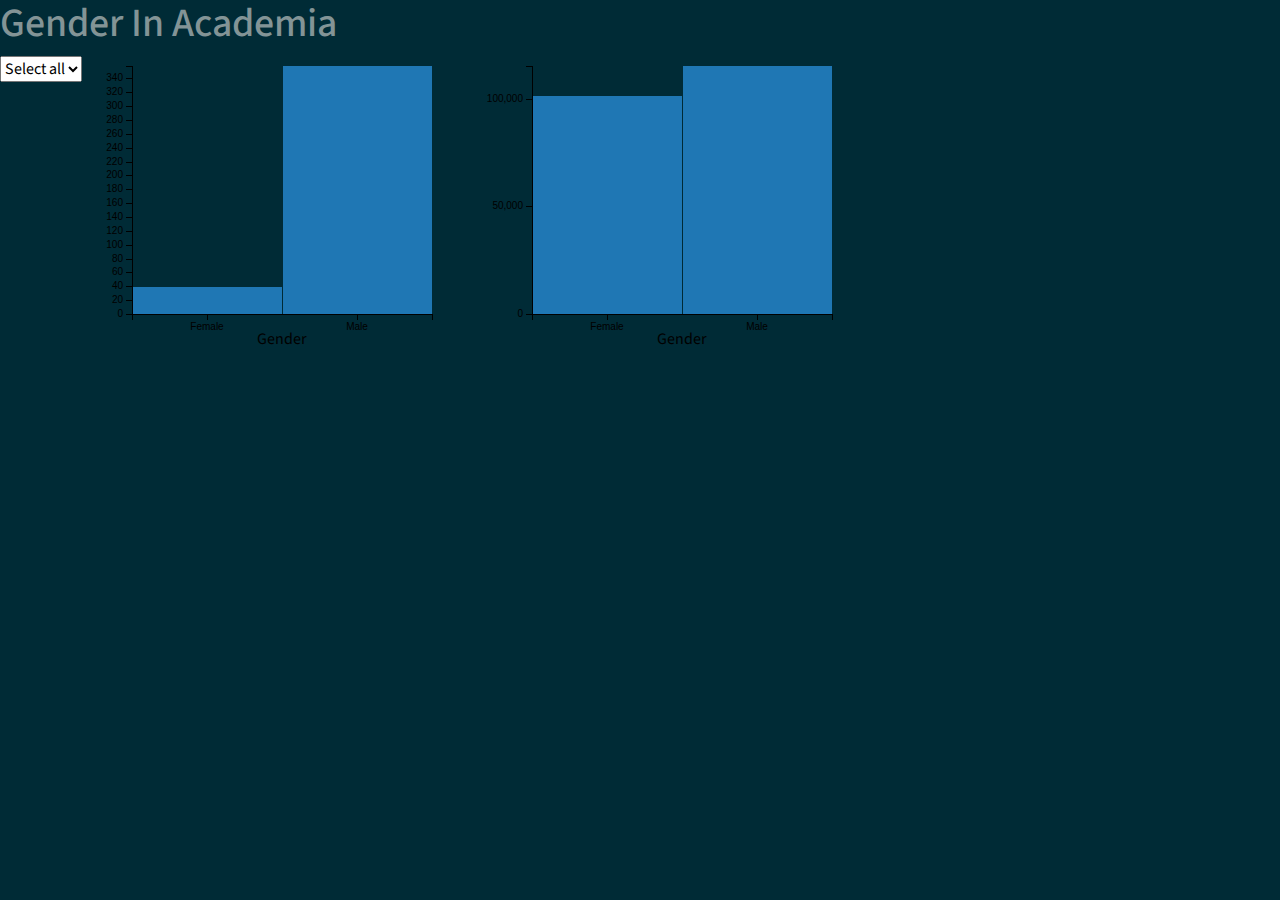
==== Index.html @ df351c1b "Initial commit" ====
<!DOCTYPE html>
<html lang="en">
<head>
    <meta charset="UTF-8">
    <meta name="viewport" content="width=device-width, initial-scale=1.0">
    <meta http-equiv="X-UA-Compatible" content="ie=edge">
    <title>Dashboard</title>
    
    <link rel="stylesheet" href="static/css/bootstrap.min.css" type="text/css" />
    <link rel="stylesheet" href="static/css/dc.min.css" type="text/css" />
    
    <script type="text/javascript" src="static/js/d3.min.js"></script>
    <script type="text/javascript" src="static/js/crossfilter.min.js"></script>
    <script type="text/javascript" src="static/js/dc.min.js"></script>
    <script type="text/javascript" src="static/js/queue.min.js"></script>
    <script type="text/javascript" src="static/js/graph.js"></script>
    
</head>
<body>
    
    <h1>Gender In Academia</h1>
    
    <div id="discipline-selector"></div>
    
    <div id="gender-balance"></div>
    
    <div id="average-salary"></div>
    
</body>
</html>
---- static/css/dc.min.css ----
.dc-chart .box text,.dc-chart g.axis text{-webkit-touch-callout:none;-khtml-user-select:none;pointer-events:none}.dc-chart path.dc-symbol,.dc-legend g.dc-legend-item.fadeout{fill-opacity:.5;stroke-opacity:.5}div.dc-chart{float:left}.dc-chart rect.bar{stroke:none;cursor:pointer}.dc-chart rect.bar:hover{fill-opacity:.5}.dc-chart rect.deselected{stroke:none;fill:#ccc}.dc-chart .pie-slice{fill:#fff;font-size:12px;cursor:pointer}.dc-chart .pie-slice.external{fill:#000}.dc-chart .pie-slice :hover,.dc-chart .pie-slice.highlight{fill-opacity:.8}.dc-chart .pie-path{fill:none;stroke-width:2px;stroke:#000;opacity:.4}.dc-chart .selected circle,.dc-chart .selected path{stroke-width:3;stroke:#ccc;fill-opacity:1}.dc-chart .deselected circle,.dc-chart .deselected path{stroke:none;fill-opacity:.5;fill:#ccc}.dc-chart .axis line,.dc-chart .axis path{fill:none;stroke:#000;shape-rendering:crispEdges}.dc-chart .axis text{font:10px sans-serif}.dc-chart .axis .grid-line,.dc-chart .axis .grid-line line,.dc-chart .grid-line,.dc-chart .grid-line line{fill:none;stroke:#ccc;opacity:.5;shape-rendering:crispEdges}.dc-chart .brush rect.background{z-index:-999}.dc-chart .brush rect.extent{fill:#4682b4;fill-opacity:.125}.dc-chart .brush .resize path{fill:#eee;stroke:#666}.dc-chart path.line{fill:none;stroke-width:1.5px}.dc-chart path.area{fill-opacity:.3;stroke:none}.dc-chart path.highlight{stroke-width:3;fill-opacity:1;stroke-opacity:1}.dc-chart g.state{cursor:pointer}.dc-chart g.state :hover{fill-opacity:.8}.dc-chart g.state path{stroke:#fff}.dc-chart g.deselected path{fill:grey}.dc-chart g.deselected text{display:none}.dc-chart g.row rect{fill-opacity:.8;cursor:pointer}.dc-chart g.row rect:hover{fill-opacity:.6}.dc-chart g.row text{fill:#fff;font-size:12px;cursor:pointer}.dc-chart g.dc-tooltip path{fill:none;stroke:grey;stroke-opacity:.8}.dc-chart g.county path{stroke:#fff;fill:none}.dc-chart g.debug rect{fill:#00f;fill-opacity:.2}.dc-chart g.axis text{-webkit-user-select:none;-moz-user-select:none;-ms-user-select:none;user-select:none}.dc-chart .node{font-size:.7em;cursor:pointer}.dc-chart .node :hover{fill-opacity:.8}.dc-chart .bubble{stroke:none;fill-opacity:.6}.dc-chart .highlight{fill-opacity:1;stroke-opacity:1}.dc-chart .fadeout{fill-opacity:.2;stroke-opacity:.2}.dc-chart .box text{font:10px sans-serif;-webkit-user-select:none;-moz-user-select:none;-ms-user-select:none;user-select:none}.dc-chart .box circle,.dc-chart .box line{fill:#fff}.dc-chart .box circle,.dc-chart .box line,.dc-chart .box rect{stroke:#000;stroke-width:1.5px}.dc-chart .box .center{stroke-dasharray:3,3}.dc-chart .box .outlier{fill:none;stroke:#ccc}.dc-chart .symbol,.dc-chart circle.dot{stroke:none}.dc-chart .box.deselected{opacity:.5}.dc-chart .box.deselected .box{fill:#ccc}.dc-chart .heatmap .box-group.deselected rect{stroke:none;fill-opacity:.5;fill:#ccc}.dc-chart .heatmap g.axis text{pointer-events:all;cursor:pointer}.dc-chart .empty-chart .pie-slice{cursor:default}.dc-chart .empty-chart .pie-slice path{fill:#fee;cursor:default}.dc-data-count{float:right;margin-top:15px;margin-right:15px}.dc-data-count .filter-count,.dc-data-count .total-count{color:#3182bd;font-weight:700}.dc-legend{font-size:11px}.dc-legend .dc-legend-item{cursor:pointer}.dc-hard .number-display{float:none}
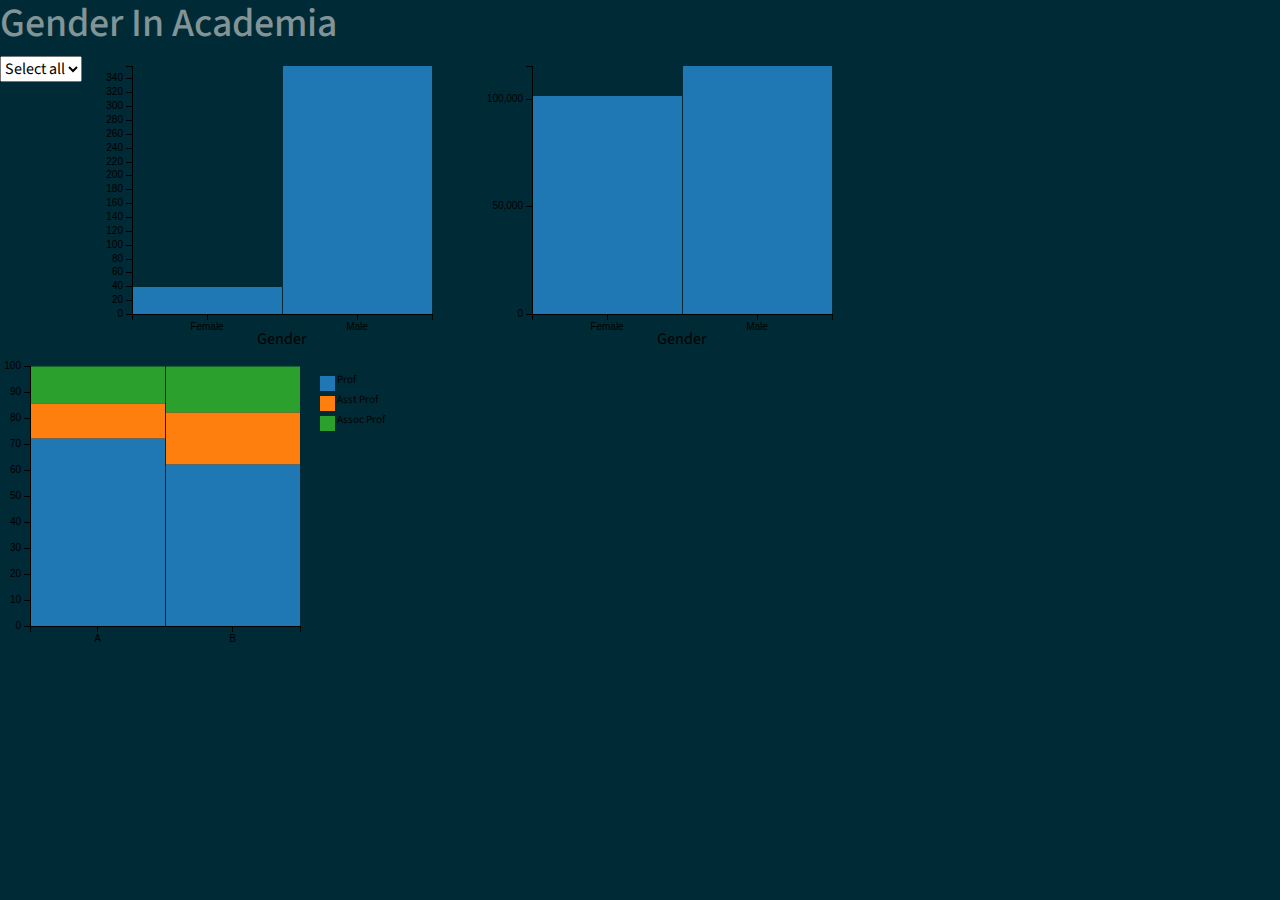
==== commit 5b4292c0: "another lesson" ====
--- a/Index.html
+++ b/Index.html
@@ -26,5 +26,7 @@
     
     <div id="average-salary"></div>
     
+    <div id="rank-distribution"></div>
+    
 </body>
 </html>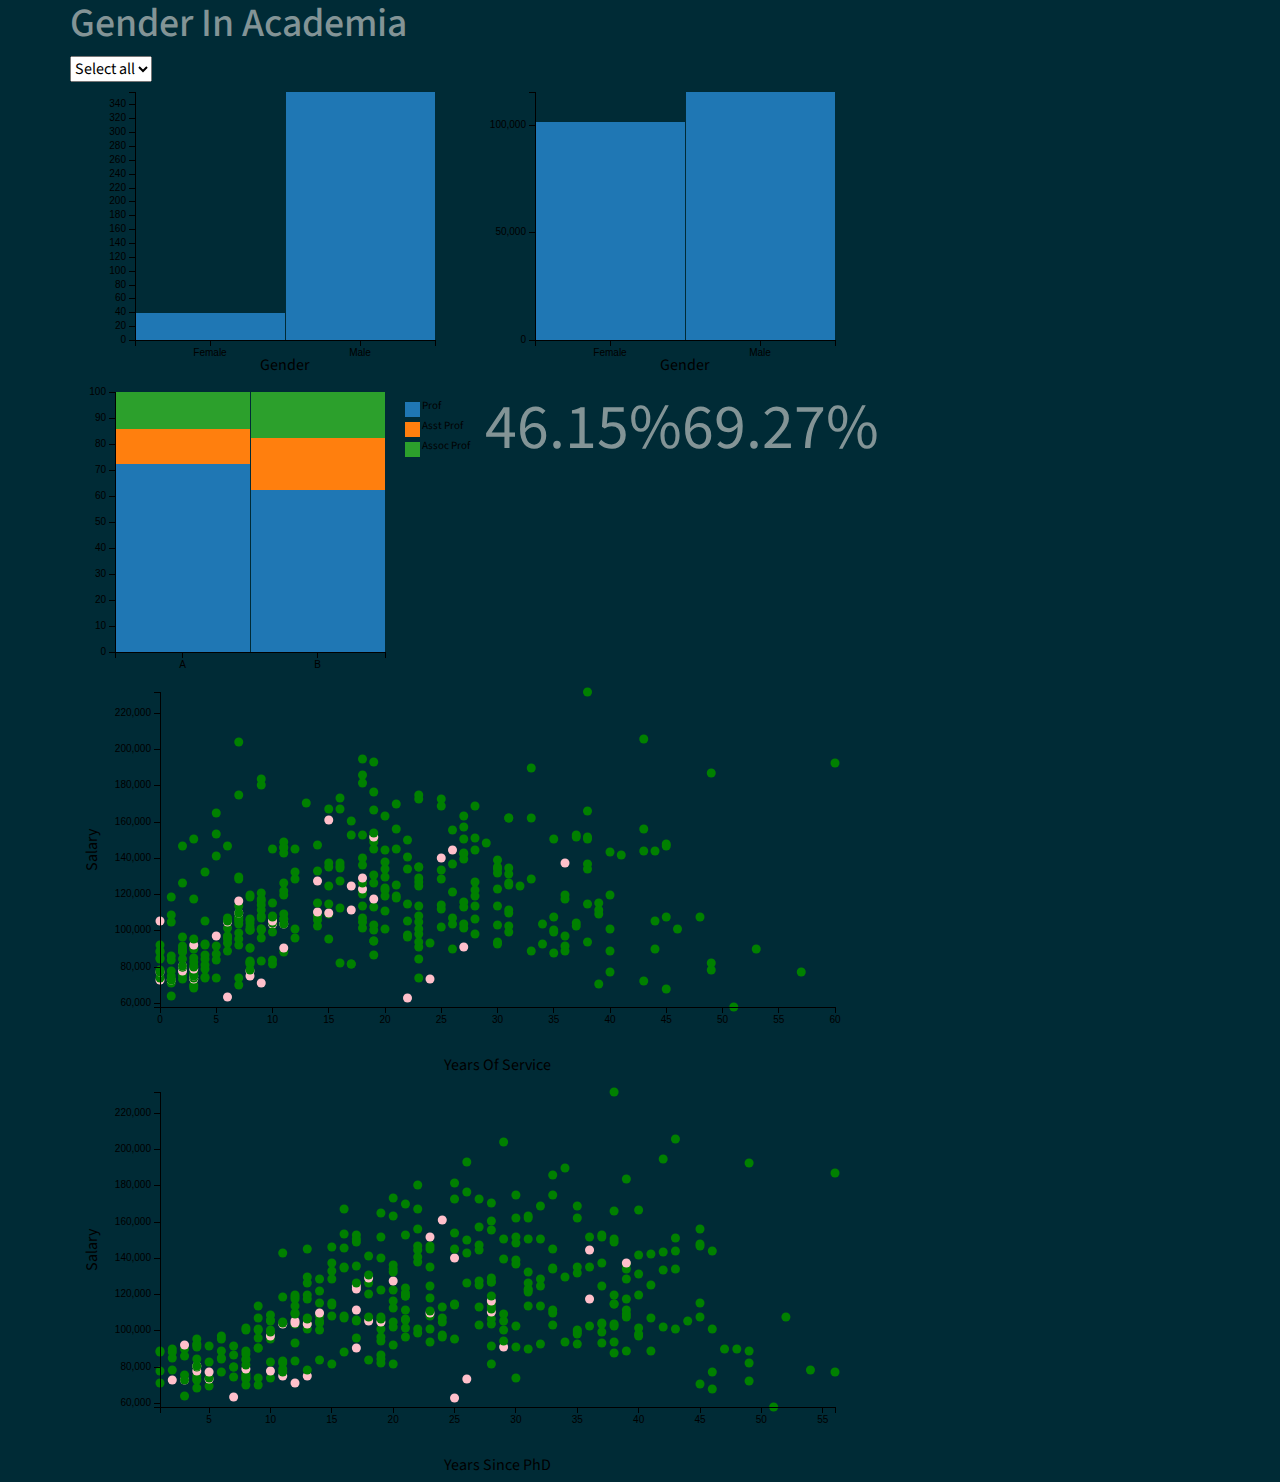
==== commit b8d51279: "styling graphs" ====
--- a/Index.html
+++ b/Index.html
@@ -8,6 +8,7 @@
     
     <link rel="stylesheet" href="static/css/bootstrap.min.css" type="text/css" />
     <link rel="stylesheet" href="static/css/dc.min.css" type="text/css" />
+    <link rel="stylesheet" href="static/css/style.css" type="text/css" />
     
     <script type="text/javascript" src="static/js/d3.min.js"></script>
     <script type="text/javascript" src="static/js/crossfilter.min.js"></script>
@@ -17,10 +18,15 @@
     
 </head>
 <body>
+    <div class="container">
+        
+        <div class="row">
+            <h1>Gender In Academia</h1>
+        </div>
+        <div class="row">
+            <div id="discipline-selector"></div>
+        </div>
     
-    <h1>Gender In Academia</h1>
-    
-    <div id="discipline-selector"></div>
     
     <div id="gender-balance"></div>
     
@@ -28,5 +34,14 @@
     
     <div id="rank-distribution"></div>
     
+    <div class="number-box" id="percent-of-women-professors"></div>
+    <div class="number-box" id="percent-of-men-professors"></div>
+    
+    <div id="service-salary"></div>
+    
+    <div id="phd-salary"></div>
+    </div>
+    
+
 </body>
 </html>--- a/static/css/style.css
+++ b/static/css/style.css
@@ -0,0 +1,5 @@
+.number-box {
+    font-size:  64px;
+    text-align: center;
+    line-height: normal;
+}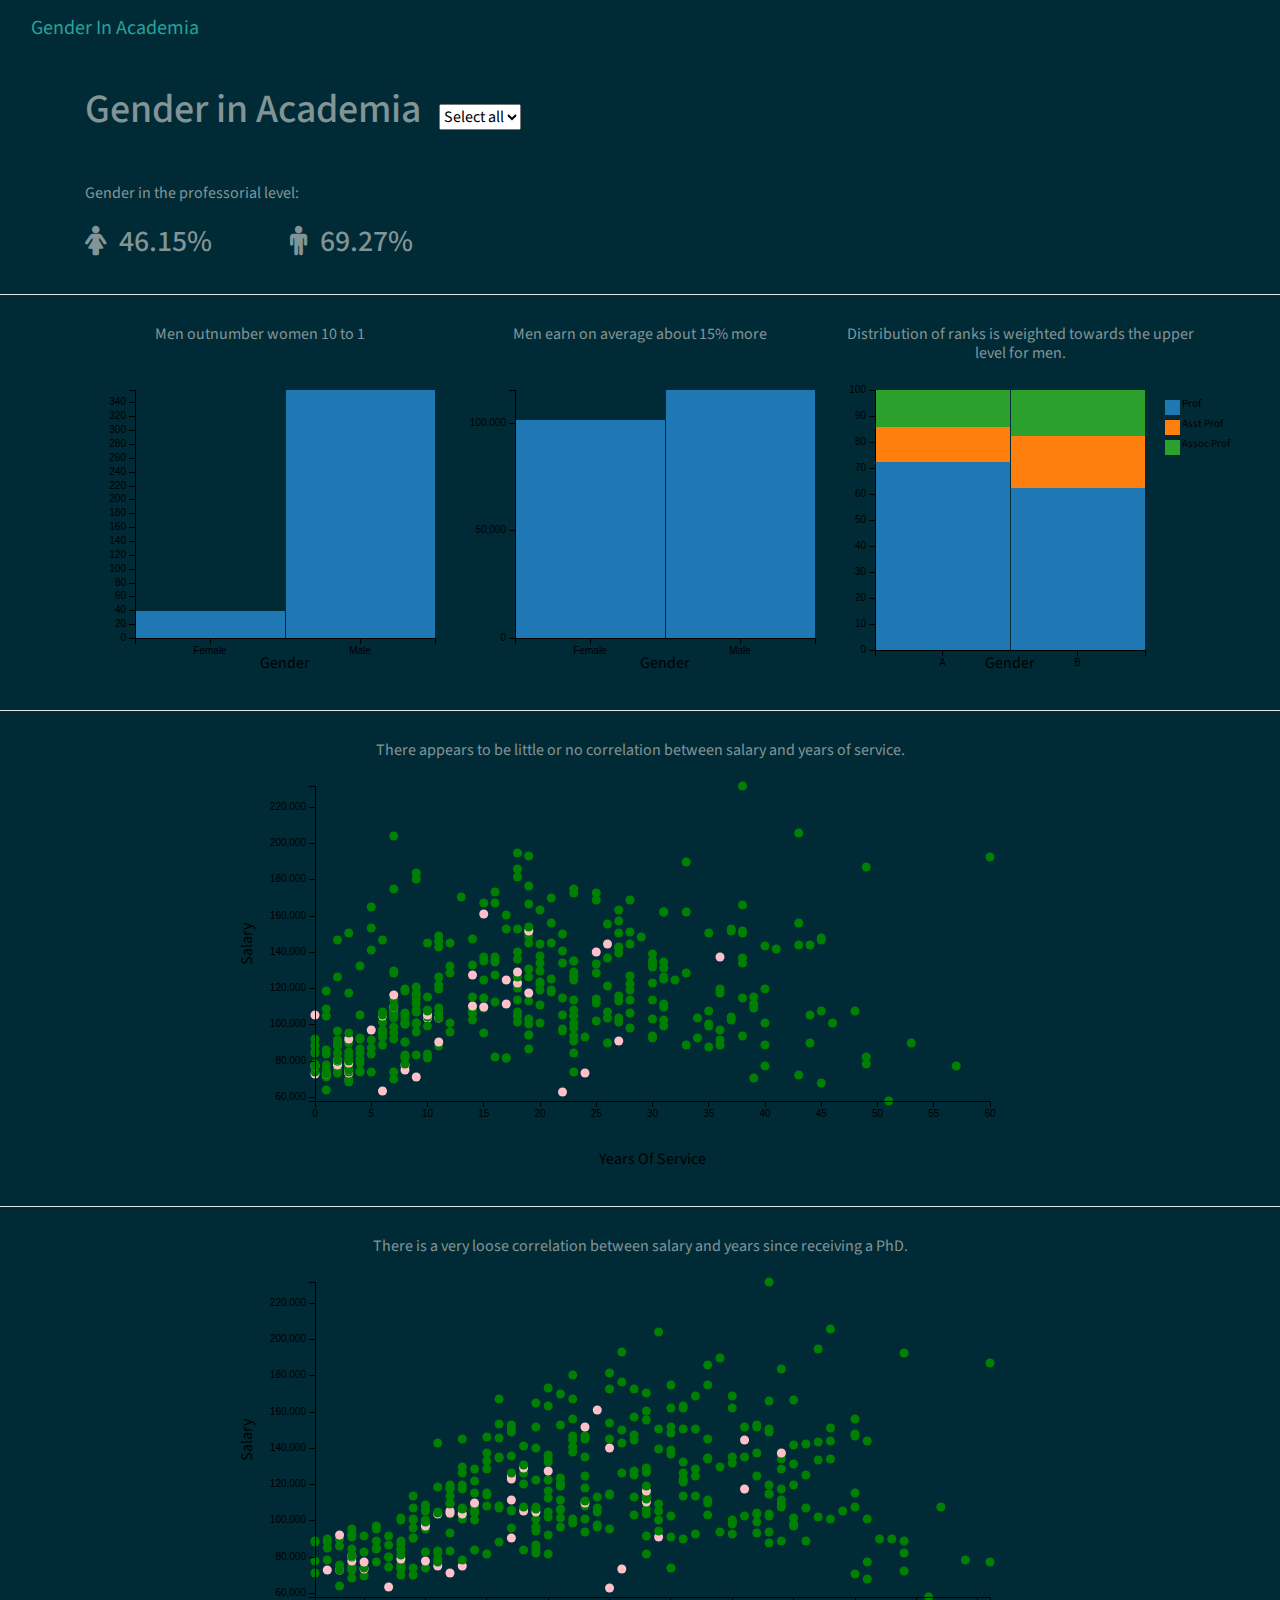
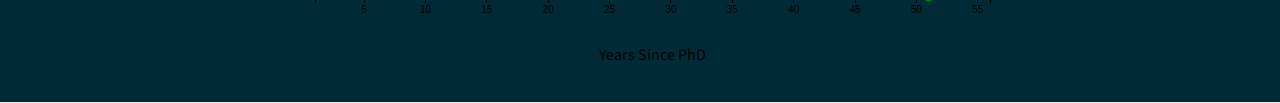
==== commit 5e53d5cb: "styling graphs" ====
--- a/Index.html
+++ b/Index.html
@@ -4,44 +4,108 @@
     <meta charset="UTF-8">
     <meta name="viewport" content="width=device-width, initial-scale=1.0">
     <meta http-equiv="X-UA-Compatible" content="ie=edge">
-    <title>Dashboard</title>
+    <title>Gender In Academia</title>
     
     <link rel="stylesheet" href="static/css/bootstrap.min.css" type="text/css" />
     <link rel="stylesheet" href="static/css/dc.min.css" type="text/css" />
+    <link rel="stylesheet" type="text/css" href="https://maxcdn.bootstrapcdn.com/font-awesome/4.7.0/css/font-awesome.min.css">
     <link rel="stylesheet" href="static/css/style.css" type="text/css" />
+    
     
     <script type="text/javascript" src="static/js/d3.min.js"></script>
     <script type="text/javascript" src="static/js/crossfilter.min.js"></script>
     <script type="text/javascript" src="static/js/dc.min.js"></script>
     <script type="text/javascript" src="static/js/queue.min.js"></script>
     <script type="text/javascript" src="static/js/graph.js"></script>
-    
+
 </head>
+
+
 <body>
-    <div class="container">
-        
-        <div class="row">
-            <h1>Gender In Academia</h1>
+    <nav class="navbar navbar-default">
+      <div class="container-fluid">
+        <div class="navbar-header">
+          <a class="navbar-brand" href="#">Gender In Academia</a>
         </div>
-        <div class="row">
-            <div id="discipline-selector"></div>
+    </div>
+    </nav>
+
+    <main>
+      <section class="section">
+        <div class="container">
+          
+          <div class="row">
+            <div class="col-xs-12 col-sm-12">
+              <h1 class="section-heading">Gender in Academia</h1>
+              <div id="discipline-selector"></div>
+            </div>
+          </div>
+
+          <div class="row">
+                    <div class="col-xs-12 col-sm-12">
+                        <p class="section-paragraph">Gender in the professorial level:</p>
+                    </div>
+
+            <div class="col-xs-12 col-sm-6 col-lg-6">
+                <i class="fa fa-female fa-gender" aria-hidden="true"></i> <span class="number-box" id="percent-of-women-professors"></span>
+                <i class="fa fa-male fa-gender" aria-hidden="true"></i> <span class="number-box" id="percent-of-men-professors"></span>
+            </div>  
+          </div>
         </div>
-    
-    
-    <div id="gender-balance"></div>
-    
-    <div id="average-salary"></div>
-    
-    <div id="rank-distribution"></div>
-    
-    <div class="number-box" id="percent-of-women-professors"></div>
-    <div class="number-box" id="percent-of-men-professors"></div>
-    
-    <div id="service-salary"></div>
-    
-    <div id="phd-salary"></div>
-    </div>
-    
+    </section>
 
+
+      <section class="section">
+        <div class="container">
+          
+          <div class="row">
+            <div class="col-xs-12 col-sm-4 text-center">
+              <p class="section-paragraph">Men outnumber women 10 to 1</p>
+              </div>
+              <div class="col-xs-12 col-sm-4 text-center">
+                <p class="section-paragraph">Men earn on average about 15% more</p>
+              </div>
+              <div class="col-xs-12 col-sm-4 text-center">
+                            <p class="section-paragraph">Distribution of ranks is weighted towards the upper level for men.</p>           
+                        </div>
+            </div>
+
+            <div class="row">
+              <div class="col-xs-12 col-sm-4 text-center" id="gender-balance" class="custom-chart"></div>
+              <div class="col-xs-12 col-sm-4 text-center" id="average-salary" class="custom-chart"></div>
+              <div class="col-xs-12 col-sm-4 text-center" id="rank-distribution" class="custom-chart"></div>
+            </div>
+          </div>
+        </section>
+
+        <section class="section">
+          <div class="container">
+            
+            <div class="row">
+              <div class="col-xs-12 col-sm-12 text-center">
+                <p class="section-paragraph">There appears to be little or no correlation between salary and years of service.</p>
+            </div>
+
+            <div class="col-xs-12 col-sm-12 text-center" id="service-salary">
+                
+            </div>
+          </div>
+        </div>
+      </section>
+
+      <section class="section">
+        <div class="container">
+
+          <div class="row">
+            <div class="col-xs-12 col-sm-12 text-center">
+              <p class="section-paragraph">There is a very loose correlation between salary and years since receiving a PhD.</p>
+            </div>
+
+            <div class="col-xs-12 col-sm-12 text-center" id="phd-salary"></div>
+          </div>
+
+        </div>
+      </section>
+    </main>
 </body>
 </html>--- a/static/css/style.css
+++ b/static/css/style.css
@@ -1,5 +1,44 @@
+.navbar-default {
+	background-image: none;
+	margin-bottom: 0;
+}
+
+.section-heading, #discipline-selector {
+	display: inline-block;	
+	float: none;
+	margin: 0;
+}
+
+.section-heading {
+	margin-bottom: 50px;
+}
+
+#discipline-selector {
+	margin-left: 15px;
+}
+
 .number-box {
-    font-size:  64px;
-    text-align: center;
-    line-height: normal;
+	margin-right: 75px;
+}
+
+.number-box, .fa.fa-gender {
+    font-size: 30px;
+    font-weight: 500;
+}
+
+.fa-gender {
+	margin-right: 10px;
+}
+
+.custom-chart {
+	margin-bottom: 40px;
+}
+
+.section {
+	border-bottom: 1px solid #e6e6e6;
+	padding: 30px 0;
+}
+
+.section-paragraph {
+	line-height: 1.2;
 }